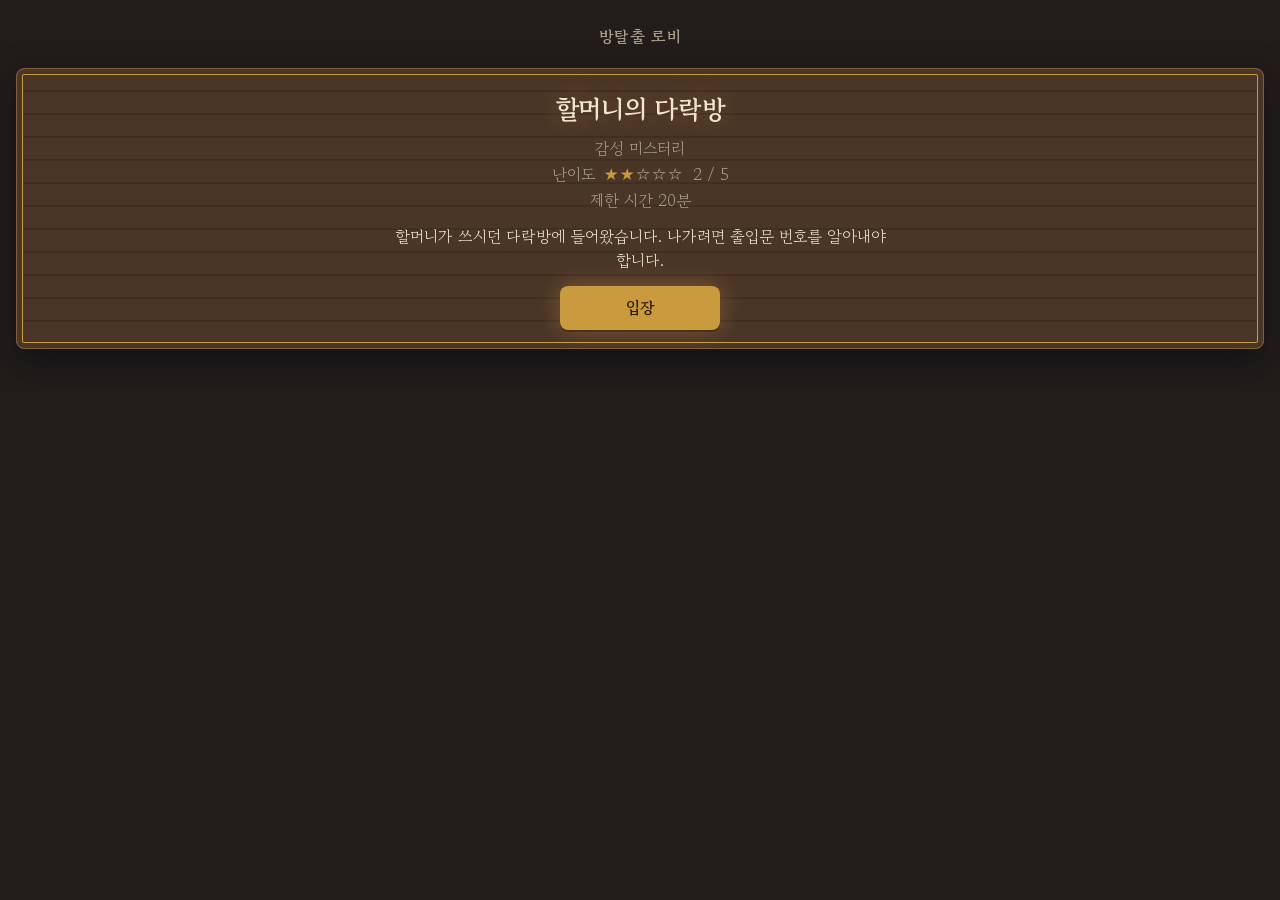
==== escape/index.html @ 4e8e94a6 "틀 2판: attic 재빌드, 로비 추가" ====
<!doctype html>
<html lang="ko">
<head>
<meta charset="utf-8">
<meta name="viewport" content="width=device-width, initial-scale=1, viewport-fit=cover">
<meta name="color-scheme" content="dark light">
<title>방탈출 로비</title>
<link rel="stylesheet" href="https://fonts.googleapis.com/css2?family=Gowun+Batang:wght@400;700&family=Nanum+Pen+Script&family=IBM+Plex+Sans+KR:wght@400;500;700&family=Gaegu:wght@400;700&family=Noto+Serif+KR:wght@500;700&family=Nanum+Brush+Script&family=Nanum+Myeongjo:wght@400;700;800&family=Poor+Story&display=swap">
<style>
/* engine.css — 구조·배치만. 색·글꼴·질감은 moods.css의 변수만 참조한다. (엔진 2판) */
*, *::before, *::after { box-sizing: border-box; }
html, body { margin: 0; padding: 0; min-height: 100%; }
html { -webkit-text-size-adjust: 100%; overflow-x: hidden; }
body {
  background: var(--bg);
  color: var(--text);
  font-family: var(--font-ui);
  font-size: 16px;
  line-height: 1.5;
  word-break: keep-all;
  overflow-wrap: break-word;
  overflow-x: hidden;
  -webkit-tap-highlight-color: transparent;
}
img, svg { max-width: 100%; }
button, input, textarea { font: inherit; color: inherit; }
button { cursor: pointer; }
[hidden] { display: none !important; }
:focus-visible { outline: 2px solid var(--accent); outline-offset: 2px; }
.sr-only { position: absolute; width: 1px; height: 1px; overflow: hidden; clip: rect(0 0 0 0); white-space: nowrap; }
p { margin: 0 0 8px; }

#app { max-width: 520px; margin: 0 auto; position: relative; }
.screen { display: none; }
.screen.is-active { display: block; }

/* 버튼 */
.btn {
  display: inline-flex; align-items: center; justify-content: center;
  min-height: 44px; min-width: 44px; padding: 8px 14px;
  border: 1px solid var(--line); border-radius: var(--radius);
  background: var(--surface); color: var(--text);
  text-decoration: none; line-height: 1.2; gap: 6px;
  user-select: none; -webkit-user-select: none; touch-action: manipulation;
}
.btn-primary { background: var(--accent); color: var(--on-accent); border-color: var(--accent); }
.btn:disabled { opacity: .5; cursor: default; }
.btn-sm { min-height: 44px; padding: 4px 12px; font-size: 14px; }
.btn-icon { padding: 8px; }
.obj, .chip, .wheel-digit, .dir-display, .keypad-display, .pane-handle, .memo-tabs { user-select: none; -webkit-user-select: none; touch-action: manipulation; }

/* ===== 시작 안내판 ===== */
.poster { padding: 32px 16px 40px; text-align: center; }
.poster.is-active { display: flex; flex-direction: column; justify-content: center; min-height: 100vh; min-height: 100dvh; margin: 0 12px; }
.poster-title { font-size: 30px; line-height: 1.25; margin: 16px 0 12px; }
.poster-meta { display: flex; flex-direction: column; align-items: center; gap: 2px; color: var(--text-dim); margin: 0 0 18px; line-height: 1.5; }
.poster-meta > span { display: block; }
.poster-stars { letter-spacing: 2px; margin: 0 4px; }
.poster-stars .star { opacity: .35; }
.poster-stars .star.on { opacity: 1; color: var(--accent); }
.poster-intro { margin: 0 auto 24px; max-width: 32em; }
.poster-form { display: flex; flex-direction: column; gap: 12px; max-width: 320px; margin: 0 auto; width: 100%; }
.poster-form label { text-align: left; display: flex; flex-direction: column; gap: 6px; }
.poster-form input, .lock-text input, .field {
  width: 100%; min-height: 48px; padding: 8px 12px;
  border: 1px solid var(--line); border-radius: var(--radius);
  background: var(--surface); color: var(--text);
}
.poster-resume { display: flex; flex-direction: column; gap: 12px; max-width: 320px; margin: 0 auto; width: 100%; padding: 14px 16px; }
.poster-resume .poster-note { overflow-wrap: anywhere; }
.poster-resume .btn { width: 100%; }
.poster-note { color: var(--text-dim); font-size: 14px; margin: 0; }

/* ===== 방 화면: 세로 고정 틀 ===== */
.room.is-active { display: flex; flex-direction: column; height: 100vh; height: 100dvh; overflow: hidden; }
.topbar {
  flex: 0 0 auto; display: flex; align-items: center; gap: 6px;
  padding: 6px 10px; border-bottom: 1px solid var(--line); background: var(--bg-2);
}
.clock { flex: 1 1 auto; min-width: 0; font-variant-numeric: tabular-nums; white-space: nowrap; font-size: 17px; font-weight: 600; overflow: hidden; text-overflow: ellipsis; }
.clock.is-over { color: var(--bad); font-size: 15px; }
.topbar .btn { flex: 0 0 auto; min-height: 44px; padding: 6px 9px; font-size: 13px; white-space: nowrap; }
.hint-count { display: inline-block; min-width: 1.4em; text-align: center; padding: 0 4px; border-radius: 999px; background: var(--accent); color: var(--on-accent); font-size: 12px; line-height: 1.4; }

.scene-nav { flex: 0 0 auto; display: flex; align-items: center; gap: 6px; padding: 4px 10px 0; }
.scene-nav .btn { flex: 0 0 auto; }
.scene-nav-name { flex: 1 1 auto; text-align: center; font-size: 17px; font-weight: 600; min-width: 0; line-height: 1.15; }
.scene-nav-name .scene-nav-room { display: block; font-size: 11px; font-weight: 400; color: var(--text-dim); overflow: hidden; text-overflow: ellipsis; white-space: nowrap; }
.scene-nav-dots { display: block; text-align: center; color: var(--text-dim); font-size: 9px; letter-spacing: 3px; line-height: 1; margin-top: 2px; }

/* ===== 무대(가까이 보기 영역) ===== */
.stage { flex: 1 1 0; min-height: 0; display: flex; flex-direction: column; padding: 4px 8px 6px; }
.pane-main { flex: 1 1 0; min-height: 0; position: relative; display: flex; flex-direction: column; border: 1px solid var(--line); border-radius: var(--radius); background: var(--bg-2); overflow: hidden; }
.pane-side { flex: 0 0 45%; min-height: 0; position: relative; display: flex; flex-direction: column; border: 1px solid var(--line); border-radius: var(--radius); background: var(--bg-2); overflow: hidden; }
.pane-handle { flex: 0 0 22px; position: relative; display: flex; align-items: center; justify-content: center; cursor: row-resize; touch-action: none; z-index: 3; }
.pane-handle::before { content: ""; position: absolute; left: 0; right: 0; top: -11px; bottom: -11px; } /* 44px 손잡이 영역 */
.pane-handle::after { content: ""; width: 56px; height: 6px; border-radius: 3px; background: var(--line); }
.pane-handle.is-drag::after { background: var(--accent); }
/* 위 칸 가까이 보기: flex 사슬에 끼워 .pane-body가 남은 높이를 받고 스스로 스크롤하게 한다 */
#pane-main > .examine { display: flex; flex-direction: column; flex: 1 1 0; min-height: 0; }
.pane-head { flex: 0 0 auto; display: flex; align-items: center; gap: 8px; padding: 2px 6px 2px 12px; border-bottom: 1px solid var(--line); background: var(--surface); min-height: 44px; }
.pane-title { flex: 1 1 auto; min-width: 0; margin: 0; font-size: 16px; font-weight: 600; overflow: hidden; text-overflow: ellipsis; white-space: nowrap; }
.pane-head .btn-sm { flex: 0 0 auto; }
.pane-body { flex: 1 1 auto; min-height: 0; overflow-y: auto; -webkit-overflow-scrolling: touch; padding: 12px 12px 16px; overscroll-behavior: contain; }
.panel { position: absolute; inset: 0; z-index: 4; display: flex; flex-direction: column; background: var(--bg-2); }
/* 판(힌트·메뉴·도입)이 떠 있는 동안 아래 칸·손잡이를 숨겨 위 칸이 무대 전체 높이를 쓴다 */
.stage.has-panel > .pane-side, .stage.has-panel > .pane-handle { display: none !important; }

/* ===== 장면: 배경 위 물건 배치 ===== */
.scene { flex: 1 1 auto; min-height: 0; position: relative; overflow: hidden; }
.scene-bg, .scene-objects { position: absolute; inset: 0; }
.scene-bg { pointer-events: none; overflow: hidden; }
.scene-bg > div { position: absolute; }
/* 기본 배치(좌표표의 기준선) — 특이도 0,1,0으로 두어 scenes.css(같은 특이도, 뒤에 인라인)가 이긴다.
   scenes.css가 없는 stub 빌드에서만 이 값이 쓰인다. 색·질감은 scenes.css가 입힌다. */
.bg-wallpaper { left: 0; top: 0; width: 100%; height: 78%; }
.bg-molding { left: 0; top: 0; width: 100%; height: 3%; }
.bg-baseboard { left: 0; top: 78%; width: 100%; height: 4%; z-index: 1; }
.bg-floor { left: 0; top: 78%; width: 100%; height: 22%; z-index: 0; }
.bg-prop-window { left: 8%; top: 10%; width: 26%; height: 26%; }
.bg-lampglow { left: 15%; top: 18%; width: 70%; height: 44%; }
.bg-desk-top { left: 8%; top: 44%; width: 84%; height: 12%; clip-path: polygon(8% 0, 92% 0, 100% 100%, 0 100%); }
.bg-desk-apron { left: 8%; top: 56%; width: 84%; height: 5%; }
.bg-desk-legs { left: 10%; top: 61%; width: 80%; height: 36%; clip-path: polygon(0 0, 5% 0, 5% 100%, 0 100%, 95% 100%, 95% 0, 100% 0, 100% 100%, 0 100%); }
.bg-desk-body { left: 30%; top: 60%; width: 40%; height: 22%; }
/* 선반판 윗선: 좌표표의 물건 바닥선(29/49/69)에 맞춘다. 판 그림이 1% 차를 흡수한다. */
.bg-shelf1 { left: 10%; top: 29%; width: 80%; height: 3%; }
.bg-shelf2 { left: 10%; top: 49%; width: 80%; height: 3%; }
.bg-shelf3 { left: 10%; top: 69%; width: 80%; height: 3%; }
.bg-floorboards { left: 0; top: 0; width: 100%; height: 100%; }
.bg-baseboard-strip { left: 0; top: 0; width: 100%; height: 10%; }

.obj { position: absolute; margin: 0; padding: 0; border: 0; background: transparent; color: var(--text); display: block; text-align: center; min-width: 64px; min-height: 64px; }
.obj-art { position: absolute; display: block; filter: drop-shadow(0 3px 3px rgba(0, 0, 0, .45)); }
.obj-art svg { display: block; width: 100%; height: 100%; }
.obj.is-open .obj-art { opacity: .7; }
.tag {
  position: absolute; left: 0; right: 0; display: flex; align-items: baseline; gap: 4px; margin: 0 auto; width: max-content; max-width: 100%;
  font-size: 11px; line-height: 1.3; padding: 2px 7px; border-radius: 999px;
  background: var(--surface); color: var(--text); border: 1px solid var(--line); box-shadow: var(--shadow);
  pointer-events: none;
}
.tag-name { display: block; overflow: hidden; text-overflow: ellipsis; white-space: nowrap; min-width: 0; flex: 0 1 auto; }
.badge { display: block; flex: 0 0 auto; font-size: 10px; color: var(--text-dim); white-space: nowrap; }
.badge::before { content: "· "; }
.obj.is-open .badge { color: var(--ok); }
.obj-icon { display: inline-block; vertical-align: middle; }

/* ===== 아래 두 줄 ===== */
.lockstrip, .invbar { flex: 0 0 auto; display: flex; gap: 6px; align-items: center; overflow-x: auto; overflow-y: hidden; -webkit-overflow-scrolling: touch; padding: 5px 10px; border-top: 1px solid var(--line); background: var(--bg-2); scrollbar-width: none; }
.lockstrip::-webkit-scrollbar, .invbar::-webkit-scrollbar { display: none; }
.lockstrip { min-height: 50px; }
.invbar { min-height: 58px; }
.strip-label { flex: 0 0 auto; font-size: 11px; color: var(--text-dim); line-height: 1.2; white-space: nowrap; padding-right: 2px; }
.strip-empty { flex: 0 0 auto; font-size: 12px; color: var(--text-dim); padding: 0 4px; }
.chip {
  flex: 0 0 auto; display: inline-flex; align-items: center; gap: 5px; min-height: 44px; padding: 4px 10px 4px 6px;
  border: 1px solid var(--line); border-radius: 999px; background: var(--surface); color: var(--text); font-size: 13px; line-height: 1.2; white-space: nowrap;
}
.invbar .chip { min-height: 46px; }
.chip .obj-icon { width: 24px; height: 24px; flex: 0 0 auto; }
.chip-sub { color: var(--text-dim); font-size: 11px; }
/* 열린 자물쇠 칩: opacity 대신 색으로 흐리게(대비 유지), 그림만 연하게, 이름에 취소선 */
.chip.is-open { color: var(--text-dim); border-style: dashed; }
.chip.is-open .obj-icon { opacity: .6; }
.chip.is-open .chip-name { text-decoration: line-through; }
.chip.is-new { box-shadow: 0 0 0 2px var(--accent); }
.chip.is-active { border-color: var(--accent); }
.chip.is-memo { background: var(--paper); color: var(--ink); border-color: var(--line); }

/* ===== 가까이 보기 내용 ===== */
.examine-visual { display: flex; justify-content: center; margin: 0 auto 12px; max-width: 300px; }
.examine-visual svg, .examine-visual img { display: block; width: 100%; height: auto; max-height: 40vh; }
.examine-visual .obj-icon { width: 120px; height: 120px; color: var(--text); }
.examine-text { margin: 0 0 12px; }
.paper { background: var(--paper); color: var(--ink); border-radius: var(--radius); padding: 14px; box-shadow: var(--shadow); }
.paper .hand, .hand { font-family: var(--font-hand); }
.paper h3 { margin: 0 0 12px; font-size: 20px; }
.prologue-text { font-size: 17px; line-height: 1.7; margin: 8px 0 16px; }
.panel-foot { display: flex; gap: 8px; justify-content: center; padding: 6px 12px; border-top: 1px solid var(--line); flex: 0 0 auto; }
.panel-foot .btn { flex: 1 1 auto; max-width: 240px; min-height: 44px; }

/* ===== 자물쇠 ===== */
.lock { border: 1px solid var(--line); border-radius: var(--radius); background: var(--surface-2); padding: 12px 10px; margin-top: 4px; }
.lock-title { margin: 0 0 10px; text-align: center; color: var(--text-dim); font-size: 14px; }
.lock-sticker { display: flex; justify-content: center; margin: 0 auto 10px; max-width: 200px; }
.lock-sticker svg { width: 100%; height: auto; }
.lock-actions { display: flex; gap: 8px; justify-content: center; margin-top: 12px; flex-wrap: wrap; }
.lock-actions .btn { flex: 1 1 120px; max-width: 220px; }
.lock-msg { text-align: center; min-height: 1.5em; margin: 6px 0 0; color: var(--bad); font-size: 14px; }
.lock.is-open .lock-msg { color: var(--ok); }
.lock-open-note { text-align: center; color: var(--text-dim); margin: 0; }
.take-note { text-align: center; color: var(--text-dim); margin: 0 0 8px; font-size: 14px; }

/* 숫자 휠 */
.wheels { display: flex; justify-content: center; gap: 8px; flex-wrap: wrap; }
.wheel { display: flex; flex-direction: column; align-items: center; gap: 4px; }
.wheel .btn { min-width: 46px; min-height: 44px; padding: 4px; }
.wheel-digit { width: 46px; height: 52px; display: flex; align-items: center; justify-content: center; font-size: 26px; font-variant-numeric: tabular-nums; background: var(--surface); border: 1px solid var(--line); border-radius: var(--radius); }
@media (max-width: 374px) { .wheels { gap: 6px; } .wheel .btn, .wheel-digit { min-width: 44px; width: 44px; } }

/* 방향 */
/* 입력 표시줄(방향·키패드)은 본문을 아래로 밀어도 위에 붙어 있어 무엇을 눌렀는지 항상 보인다.
   .lock-ui는 display:contents라 표시줄이 .lock 안 어디까지든 붙어 있다. 칸이 너무 낮으면(.is-short) 풀어서 확인 키를 가리지 않게 한다. */
.lock-ui { display: contents; }
.lock .dir-display, .lock .keypad-display { position: sticky; top: 0; z-index: 2; }
.lock.is-short .dir-display, .lock.is-short .keypad-display { position: static; }
.lock-actions:empty { display: none; }
.lock-msg:empty { min-height: 0; margin: 0; }
.dir-display { min-height: 46px; display: flex; align-items: center; justify-content: center; gap: 2px; flex-wrap: wrap; font-size: 22px; letter-spacing: 2px; background: var(--surface); border: 1px solid var(--line); border-radius: var(--radius); padding: 6px 10px; margin-bottom: 10px; }
.dir-display:empty::before { content: "\00a0"; }
.dir-pad { display: grid; grid-template-columns: repeat(3, 54px); grid-template-rows: repeat(3, 54px); gap: 6px; justify-content: center; }
.dir-pad .btn { font-size: 24px; min-width: 54px; min-height: 54px; padding: 0; }
.dir-pad .dir-u { grid-column: 2; grid-row: 1; }
.dir-pad .dir-l { grid-column: 1; grid-row: 2; }
.dir-pad .dir-r { grid-column: 3; grid-row: 2; }
.dir-pad .dir-d { grid-column: 2; grid-row: 3; }
.dir-pad .dir-c { grid-column: 2; grid-row: 2; font-size: 14px; }

/* 키패드 */
.keypad-display { min-height: 46px; display: flex; align-items: center; justify-content: center; font-size: 24px; letter-spacing: 6px; font-variant-numeric: tabular-nums; background: var(--surface); border: 1px solid var(--line); border-radius: var(--radius); padding: 6px 10px; margin-bottom: 10px; }
.keypad-display:empty::before { content: "\00a0"; }
.keypad { display: grid; grid-template-columns: repeat(3, 68px); gap: 7px; justify-content: center; }
.keypad .btn { min-height: 48px; font-size: 22px; padding: 0; }
@media (max-width: 374px) { .keypad { grid-template-columns: repeat(3, 62px); } }

/* 글자 */
.lock-text { display: flex; flex-direction: column; gap: 10px; }

/* ===== 메모 ===== */
.memo { display: flex; flex-direction: column; gap: 8px; flex: 1 1 auto; min-height: 0; }
.pane-side .pane-body { display: flex; flex-direction: column; padding: 10px 12px 8px; }
.pane-side .pane-body > .examine-text, .pane-side .pane-body > .hint-note { flex: 0 0 auto; }
.memo-tabs { display: flex; gap: 6px; flex: 0 0 auto; }
.memo-tabs .btn { flex: 1 1 auto; }
.memo-tabs .btn.is-on { background: var(--accent); color: var(--on-accent); border-color: var(--accent); }
.memo-text-wrap { display: flex; flex-direction: column; flex: 1 1 auto; min-height: 0; }
.memo-text { width: 100%; min-height: 56px; flex: 1 1 auto; resize: none; padding: 10px; border: 1px solid var(--line); border-radius: var(--radius); background: var(--paper); color: var(--ink); font-family: var(--font-ui); line-height: 1.5; }
.memo-draw { display: flex; flex-direction: column; gap: 8px; }
.memo-draw canvas { display: block; width: 100%; height: auto; aspect-ratio: 3 / 2; background: var(--paper); border: 1px solid var(--line); border-radius: var(--radius); touch-action: none; cursor: crosshair; }
.memo-tools { display: flex; gap: 6px; order: -1; } /* 도구 줄을 캔버스 위에: 칸이 낮아도 펜·지우개가 보인다 */
.memo-tools .btn { flex: 1 1 auto; }
.memo-tools .btn.is-on { background: var(--accent); color: var(--on-accent); border-color: var(--accent); }
.memo-count { font-size: 12px; color: var(--text-dim); text-align: right; margin: 2px 0 0; flex: 0 0 auto; }

/* ===== 연출 ===== */
@keyframes shake { 0%,100% { transform: translateX(0); } 20%,60% { transform: translateX(-8px); } 40%,80% { transform: translateX(8px); } }
.lock.is-shake { animation: shake .4s; }
@keyframes clickpop { 0% { transform: scale(.7); opacity: 0; } 30% { transform: scale(1.15); opacity: 1; } 100% { transform: scale(1); opacity: 1; } }
.click-fx { text-align: center; font-size: 28px; font-weight: 700; color: var(--ok); animation: clickpop .5s; margin: 8px 0; }
@keyframes toastin { from { transform: translateY(-8px); opacity: 0; } to { transform: none; opacity: 1; } }
.toast {
  position: fixed; left: 0; right: 0; top: 64px; margin: 0 auto; width: max-content; z-index: 50;
  max-width: calc(100% - 32px); padding: 10px 16px; border-radius: var(--radius);
  white-space: nowrap; overflow: hidden; text-overflow: ellipsis;
  background: var(--surface); color: var(--text); border: 1px solid var(--line); box-shadow: var(--shadow);
  animation: toastin .25s; text-align: center; font-size: 15px; pointer-events: none;
}
@media (prefers-reduced-motion: reduce) {
  *, *::before, *::after { animation: none !important; transition: none !important; scroll-behavior: auto !important; }
}

/* ===== 힌트·메뉴 ===== */
.hint-step { padding: 10px 12px; border: 1px solid var(--line); border-radius: var(--radius); background: var(--surface); margin-bottom: 8px; }
.hint-step-label { display: block; font-size: 13px; color: var(--text-dim); margin-bottom: 4px; }
.hint-note { color: var(--text-dim); margin: 0 0 10px; }
.hint-msg { font-size: 17px; text-align: center; margin: 20px 0; }
.menu-list { display: flex; flex-direction: column; gap: 8px; }
.menu-list .btn { width: 100%; }
.menu-info { color: var(--text-dim); font-size: 14px; margin: 0 0 14px; }
.menu-info dt { display: inline; font-weight: 600; color: var(--text); }
.menu-info dt::after { content: ":"; }
.menu-info dd { display: inline; margin: 0 0 0 4px; }
.menu-info div { margin-bottom: 4px; }
.panel h3 { font-size: 16px; margin: 12px 0 6px; }

/* ===== 탈출 화면 ===== */
.escape { padding: 28px 16px 40px; text-align: center; }
.escape-title { font-size: 30px; margin: 8px 0 16px; }
.escape-ending { margin: 0 auto 20px; max-width: 32em; text-align: left; padding: 14px 16px; }
.escape-stats { display: grid; grid-template-columns: repeat(2, minmax(0, 1fr)); gap: 8px 12px; margin: 0 auto 20px; max-width: 360px; }
.escape-stats div { padding: 8px; border: 1px solid var(--line); border-radius: var(--radius); background: var(--surface); }
.escape-stats dt { font-size: 12px; color: var(--text-dim); }
.escape-stats dd { margin: 0; font-size: 18px; font-weight: 600; font-variant-numeric: tabular-nums; color: var(--text); overflow-wrap: anywhere; }
.escape-card { margin: 0 auto 16px; max-width: 320px; }
.escape-card img { width: 100%; height: auto; display: block; border-radius: var(--radius); box-shadow: var(--shadow); }
.escape-card-note { font-size: 13px; color: var(--text-dim); margin: 6px 0 0; }
.escape-actions { display: grid; grid-template-columns: repeat(2, minmax(0, 1fr)); gap: 8px; max-width: 360px; margin: 0 auto 16px; }
.escape-detail { text-align: left; max-width: 420px; margin: 0 auto 20px; padding: 12px 16px; }
.escape-detail h3 { font-size: 17px; margin: 16px 0 8px; }
.escape-detail table { width: 100%; border-collapse: collapse; font-size: 14px; }
.escape-detail th, .escape-detail td { text-align: left; padding: 6px 4px; border-bottom: 1px solid var(--line); vertical-align: top; }
.escape-detail td.num { text-align: right; font-variant-numeric: tabular-nums; white-space: nowrap; }
.escape-reset-wrap { margin-top: 28px; }

/* ===== 로비 ===== */
.lobby { padding: 24px 16px 40px; display: flex; flex-direction: column; gap: 16px; }
.lobby-title { font-size: 16px; font-weight: 600; text-align: center; margin: 0 0 4px; color: var(--text-dim); }
.lobby-card { padding: 20px 16px 18px; text-align: center; background: var(--bg); color: var(--text); }
.lobby-card .poster-title { font-size: 26px; margin: 4px 0 10px; }
.lobby-card .poster-meta { margin-bottom: 12px; }
.lobby-card .poster-intro { margin-bottom: 14px; }
.lobby-record { font-size: 14px; color: var(--text-dim); margin: 0 0 12px; min-height: 1.4em; }
.lobby-record:empty { display: none; }
.lobby-enter { min-width: 160px; }

</style>
<style>
/* FONT_LINK: https://fonts.googleapis.com/css2?family=Gowun+Batang:wght@400;700&family=Nanum+Pen+Script&family=IBM+Plex+Sans+KR:wght@400;500;700&family=Gaegu:wght@400;700&family=Noto+Serif+KR:wght@500;700&family=Nanum+Brush+Script&family=Nanum+Myeongjo:wght@400;700;800&family=Poor+Story&display=swap */
/*
  moods.css — 분위기 묶음 4개 (attic, lab, cellar, library) + 로비용 기본값(:root)
  규격 "접점"의 CSS 변수 19개를 묶음마다 전부 정의한다. 선택자는 `:root[data-mood="x"], [data-mood="x"]`
  (로비 안내판은 카드 단위로 분위기를 입는다).

  색은 그 장소의 재료에서 가져왔다:
    attic   밤의 슬레이트 블루 벽 + 호두나무 + 놋쇠 + 낡은 크림색 종이
    lab     연녹색 병원 타일 + 스테인리스 + 실험 노트의 옅은 초록 종이 + 약병 청록 + 위험 표지 주황
    cellar  젖은 돌 + 촛농(양피지) + 불꽃 + 봉인 밀랍
    library 오후 빛을 받은 황갈색 종이 + 오래된 책장 + 소가죽 표지 + 독서등 초록
  :root 기본값은 로비의 복도(어두운 회벽 + 놋쇠)다. html에 data-mood가 없을 때만 보인다.

  조명·질감은 body::before(질감)와 body::after(빛)로 넣되 둘 다 내용 뒤(z-index:-1)에 둔다.
  빛을 내용 위에 얹으면 글자 대비가 깎이므로 벽(바탕)에만 비친다. 둘 다 pointer-events:none.
  대비 수치는 이 덧칠이 얹힌 실제 화면색(가장 밝은 점·가장 어두운 점)으로 쟀다(moods.md).
  prefers-reduced-motion이면 움직임을 끈다. @import·외부 파일 없음.
*/

/* ---------- 로비 기본값: 복도 (html에 data-mood가 없을 때) ---------- */
:root {
  --bg: #221d1a;
  --bg-2: #171311;
  --surface: #3b322b;
  --surface-2: #4b403a;
  --line: #7d6b56;
  --accent: #bb9a4f;
  --on-accent: #221606;
  --accent-2: #d6bf93;
  --text: #efe5d4;
  --text-dim: #ab9e8b;
  --paper: #e8dcc3;
  --ink: #2b2118;
  --ok: #a9cf90;
  --bad: #f6ab9c;
  --glow: rgba(255, 200, 120, 0.22);
  --font-ui: "Gowun Batang", "Noto Serif KR", "Noto Serif CJK KR", "AppleMyungjo", "Batang", "Apple SD Gothic Neo", "Malgun Gothic", serif;
  --font-hand: "Nanum Pen Script", "Apple SD Gothic Neo", "Malgun Gothic", "Noto Sans KR", cursive, sans-serif;
  --radius: 8px;
  --shadow: 0 12px 32px rgba(0, 0, 0, 0.5), 0 1px 0 rgba(255, 220, 170, 0.06) inset;
}

/* ---------- 공통: 덧칠이 보이도록 바탕색은 html에, body는 투명 ---------- */
html { background: var(--bg); }
body { background: transparent; }

:root[data-mood] body::before,
:root[data-mood] body::after {
  content: "";
  position: fixed;
  inset: 0;
  z-index: -1;
  pointer-events: none;
}

/* =====================================================================
   attic — 등잔불 켜진 따뜻한 다락방, 밤
   벽은 밤의 슬레이트 블루, 가구는 호두나무, 쇠붙이는 놋쇠. 오른쪽 위 등잔.
   ===================================================================== */
:root[data-mood="attic"], [data-mood="attic"] {
  --bg: #1f2a36;          /* 밤의 슬레이트 블루 벽 */
  --bg-2: #151d27;        /* 벽의 그늘 */
  --surface: #4a3627;     /* 호두나무 */
  --surface-2: #5e4533;   /* 등잔불 받은 호두나무 */
  --line: #7f5e3a;        /* 어둡게 바랜 놋쇠 테 */
  --accent: #c99a3e;      /* 놋쇠 */
  --on-accent: #2a1a0b;   /* 놋쇠 위 새긴 글씨 */
  --accent-2: #e2a862;    /* 등잔 불빛 */
  --text: #f1e5cc;        /* 불빛 받은 크림색 */
  --text-dim: #ab9e88;    /* 그늘 속 글씨 */
  --paper: #ebdfc0;       /* 낡은 크림색 종이 */
  --ink: #3a2a1a;         /* 갈색 잉크 */
  --ok: #a9cf90;          /* 이끼 */
  --bad: #f7ad9e;         /* 등잔불 받은 녹 */
  --glow: rgba(255, 178, 84, 0.30);
  --font-ui: "Gowun Batang", "Noto Serif KR", "Noto Serif CJK KR", "AppleMyungjo", "Batang", "Apple SD Gothic Neo", "Malgun Gothic", serif;
  --font-hand: "Nanum Pen Script", "Apple SD Gothic Neo", "Malgun Gothic", "Noto Sans KR", cursive, sans-serif;
  --radius: 8px;
  --shadow: 0 12px 32px rgba(6, 10, 18, 0.55), 0 1px 0 rgba(255, 220, 170, 0.06) inset;
}
/* 벽: 가로 널빤지 결 + 네 귀의 어둠 */
:root[data-mood="attic"] body::before {
  background:
    radial-gradient(ellipse 120% 90% at 50% 40%, transparent 55%, rgba(5, 8, 14, 0.5) 100%),
    repeating-linear-gradient(180deg, transparent 0 54px, rgba(0, 0, 0, 0.16) 54px 56px),
    repeating-linear-gradient(90deg, rgba(255, 230, 190, 0.012) 0 3px, transparent 3px 7px);
}
/* 등잔: 오른쪽 위에서 비치는 빛, 아주 천천히 숨 쉰다 */
:root[data-mood="attic"] body::after {
  background:
    radial-gradient(ellipse 70% 55% at 92% -6%, var(--glow) 0%, rgba(255, 178, 84, 0.08) 40%, transparent 72%);
  animation: attic-breathe 7s ease-in-out infinite alternate;
}
@keyframes attic-breathe {
  from { opacity: 0.82; }
  to   { opacity: 1; }
}

/* =====================================================================
   lab — 형광등이 깜빡이는 차가운 실험실
   병원 초록 타일 벽, 스테인리스 작업대, 약병 청록, 위험 표지 주황. 넷 중 가장 밝다.
   ===================================================================== */
:root[data-mood="lab"], [data-mood="lab"] {
  --bg: #d8e1dc;          /* 연녹색 병원 타일 */
  --bg-2: #c2cdc8;        /* 타일의 그늘, 바닥 */
  --surface: #c7d0d2;     /* 스테인리스 작업대 */
  --surface-2: #eaeeec;   /* 흰 포마이카 */
  --line: #6f8085;        /* 강철 모서리 */
  --accent: #125c69;      /* 약병 청록 */
  --on-accent: #eaf5f4;   /* 청록 위 흰 글씨 */
  --accent-2: #bf5f1c;    /* 위험 표지 주황 */
  --text: #141f26;        /* 검정 라벨 글씨 */
  --text-dim: #3c4c54;    /* 흐린 각인 (타일 바닥 그늘 위에서도 3:1) */
  --paper: #e9efe5;       /* 실험 노트의 옅은 초록 종이 */
  --ink: #1c2a24;         /* 노트 잉크 */
  --ok: #125636;
  --bad: #9a1c15;
  --glow: rgba(220, 244, 240, 0.55);
  --font-ui: "IBM Plex Sans KR", "Apple SD Gothic Neo", "Malgun Gothic", "Noto Sans KR", "Noto Sans CJK KR", sans-serif;
  --font-hand: "Gaegu", "Apple SD Gothic Neo", "Malgun Gothic", "Noto Sans KR", cursive, sans-serif;
  --radius: 2px;
  --shadow: 0 2px 0 rgba(20, 40, 45, 0.22), 0 10px 22px rgba(20, 40, 45, 0.16);
}
/* 벽: 타일 줄눈 격자, 아래는 바닥의 그늘 */
:root[data-mood="lab"] body::before {
  background:
    linear-gradient(180deg, transparent 60%, rgba(20, 40, 45, 0.12) 100%),
    repeating-linear-gradient(90deg, rgba(20, 40, 45, 0.11) 0 2px, transparent 2px 72px),
    repeating-linear-gradient(180deg, rgba(20, 40, 45, 0.11) 0 2px, transparent 2px 72px);
}
/* 형광등: 위에서 내리는 차가운 빛, 가끔 깜빡인다 */
:root[data-mood="lab"] body::after {
  background:
    linear-gradient(180deg, var(--glow) 0%, rgba(220, 244, 240, 0.18) 22%, transparent 48%);
  animation: lab-flicker 9s steps(1, end) infinite;
}
@keyframes lab-flicker {
  0%, 100% { opacity: 1; }
  38%   { opacity: 0.35; }
  38.6% { opacity: 1; }
  39.4% { opacity: 0.6; }
  40%   { opacity: 1; }
  73%   { opacity: 0.5; }
  73.5% { opacity: 1; }
}

/* =====================================================================
   cellar — 촛불만 있는 어두운 지하실
   젖은 돌벽, 촛농 양피지, 불꽃, 봉인 밀랍. 넷 중 가장 어둡다. 빛은 아래에서 올라온다.
   ===================================================================== */
:root[data-mood="cellar"], [data-mood="cellar"] {
  --bg: #1c1916;          /* 젖은 돌 */
  --bg-2: #100d0b;        /* 빛이 닿지 않는 구석 */
  --surface: #3b332b;     /* 촛불 받은 돌덩이 */
  --surface-2: #4d4137;
  --line: #62503f;        /* 돌 틈의 모르타르 */
  --accent: #d98a2f;      /* 불꽃 */
  --on-accent: #1c0f04;
  --accent-2: #8c2f26;    /* 봉인 밀랍 붉은색 */
  --text: #ecdfc4;        /* 촛농빛 */
  --text-dim: #a3927b;
  --paper: #d9c59c;       /* 양피지 */
  --ink: #2a1b10;
  --ok: #a6c27f;
  --bad: #f2a38f;
  --glow: rgba(255, 150, 50, 0.28);
  --font-ui: "Noto Serif KR", "Noto Serif CJK KR", "AppleMyungjo", "Batang", "Apple SD Gothic Neo", "Malgun Gothic", serif;
  --font-hand: "Nanum Brush Script", "Apple SD Gothic Neo", "Malgun Gothic", "Noto Sans KR", cursive, sans-serif;
  --radius: 4px;
  --shadow: 0 16px 40px rgba(0, 0, 0, 0.7), 0 0 0 1px rgba(0, 0, 0, 0.5);
}
/* 벽: 엇갈린 돌 쌓기(인라인 SVG 패턴) + 깊은 어둠의 가장자리 */
:root[data-mood="cellar"] body::before {
  background:
    radial-gradient(ellipse 110% 80% at 50% 100%, transparent 30%, rgba(0, 0, 0, 0.66) 100%),
    url("data:image/svg+xml,%3Csvg xmlns='http://www.w3.org/2000/svg' width='160' height='96' viewBox='0 0 160 96'%3E%3Cg fill='%23000' fill-opacity='.28'%3E%3Crect width='160' height='3'/%3E%3Crect y='48' width='160' height='3'/%3E%3Crect x='0' y='3' width='3' height='45'/%3E%3Crect x='88' y='3' width='3' height='45'/%3E%3Crect x='44' y='51' width='3' height='45'/%3E%3Crect x='124' y='51' width='3' height='45'/%3E%3C/g%3E%3Cg fill='%23fff' fill-opacity='.025'%3E%3Crect x='6' y='8' width='78' height='36'/%3E%3Crect x='130' y='56' width='26' height='36'/%3E%3C/g%3E%3C/svg%3E") 0 0 / 160px 96px repeat;
}
/* 촛불: 아래 가운데에서 올라오는 빛, 불꽃처럼 흔들린다 */
:root[data-mood="cellar"] body::after {
  background:
    radial-gradient(ellipse 80% 60% at 50% 104%, var(--glow) 0%, rgba(255, 150, 50, 0.08) 38%, transparent 70%);
  transform-origin: 50% 100%;
  animation: cellar-flicker 4.3s ease-in-out infinite;
}
@keyframes cellar-flicker {
  0%   { opacity: 0.92; transform: scale(1); }
  17%  { opacity: 1;    transform: scale(1.03, 1.05); }
  31%  { opacity: 0.84; transform: scale(0.98, 0.97); }
  46%  { opacity: 0.97; transform: scale(1.01); }
  63%  { opacity: 0.88; transform: scale(1.04, 0.98); }
  80%  { opacity: 1;    transform: scale(0.99, 1.03); }
  100% { opacity: 0.92; transform: scale(1); }
}

/* =====================================================================
   library — 낡은 도서관, 오후의 먼지 낀 빛
   황갈색 종이 바탕, 펼친 책의 면, 소가죽 표지, 독서등 초록 갓, 바랜 금박 선.
   ===================================================================== */
:root[data-mood="library"], [data-mood="library"] {
  --bg: #dccba6;          /* 오후 빛 받은 황갈색 종이 */
  --bg-2: #c4ac80;        /* 책장 그늘 */
  --surface: #f0e6cf;     /* 펼친 책의 면 */
  --surface-2: #e3d4b3;
  --line: #957549;        /* 책등의 바랜 금박 */
  --accent: #6e2b24;      /* 소가죽 표지 */
  --on-accent: #f6ead2;   /* 표지 위 금박 글씨 */
  --accent-2: #2f5240;    /* 독서등 초록 갓 */
  --text: #2a2018;        /* 활자 잉크 */
  --text-dim: #5b4a37;    /* 바랜 잉크 */
  --paper: #f7f0dd;       /* 새 책장 */
  --ink: #2a2018;
  --ok: #335c30;
  --bad: #6a2317;          /* 마른 봉랍 — 상단 바(--bg-2) 위에서도 4.5:1 */
  --glow: rgba(255, 222, 160, 0.55);
  --font-ui: "Nanum Myeongjo", "Noto Serif KR", "Noto Serif CJK KR", "AppleMyungjo", "Batang", "Apple SD Gothic Neo", "Malgun Gothic", serif;
  --font-hand: "Poor Story", "Apple SD Gothic Neo", "Malgun Gothic", "Noto Sans KR", cursive, sans-serif;
  --radius: 6px;
  --shadow: 0 6px 18px rgba(70, 45, 20, 0.25), 0 1px 0 rgba(255, 255, 255, 0.35) inset;
}
/* 벽: 오른쪽 위에서 비스듬히 드는 오후 빛줄기 + 종이 섬유 결 + 세피아 가장자리 */
:root[data-mood="library"] body::before {
  background:
    radial-gradient(ellipse 120% 100% at 50% 30%, transparent 50%, rgba(70, 45, 20, 0.26) 100%),
    linear-gradient(112deg, transparent 38%, var(--glow) 52%, transparent 66%),
    repeating-linear-gradient(0deg, rgba(90, 60, 30, 0.035) 0 1px, transparent 1px 4px);
}
/* 빛줄기 속에 떠다니는 먼지: 화면보다 크게 깔고 통째로 천천히 흘려 보낸다 */
:root[data-mood="library"] body::after {
  inset: -280px;
  background:
    radial-gradient(circle 1.6px at 18% 23%, rgba(255, 245, 220, 0.9) 100%, transparent 100%) 0 0 / 260px 260px,
    radial-gradient(circle 1.2px at 63% 71%, rgba(255, 245, 220, 0.8) 100%, transparent 100%) 0 0 / 260px 260px,
    radial-gradient(circle 1px at 84% 38%, rgba(255, 245, 220, 0.7) 100%, transparent 100%) 0 0 / 260px 260px,
    radial-gradient(circle 1.3px at 37% 88%, rgba(255, 245, 220, 0.75) 100%, transparent 100%) 0 0 / 260px 260px;
  animation: library-dust 48s linear infinite alternate;
}
@keyframes library-dust {
  from { transform: translate(0, 0); }
  to   { transform: translate(-70px, 160px); }
}

/* ---------- 움직임 줄이기: 모든 조명 움직임을 끈다 ---------- */
@media (prefers-reduced-motion: reduce) {
  :root[data-mood] body::before,
  :root[data-mood] body::after {
    animation: none !important;
    transform: none !important;
    opacity: 1 !important;
  }
}

</style>
<style>
/*
  poster.css — 시작 안내판(.poster), 탈출 화면(.escape), 로비(.lobby)의 장식. 색·테두리·글꼴·배경 효과만 다룬다.
  크기·간격·위치는 engine.css 몫이라 여기서는 padding/margin/width/font-size를 쓰지 않는다.
  (두꺼운 테는 box-shadow inset으로 그려 배치에 영향을 주지 않는다. border는 1px로 고정.)
  인라인 순서: engine.css → moods.css → scenes.css → poster.css (이 파일이 마지막이라 색은 여기가 이긴다).

  안내판은 매장 입구에 걸린 테마 판이다. 판의 재료가 분위기를 따른다:
    attic   호두나무 널빤지에 놋쇠 테와 귀퉁이 못
    lab     흰 포마이카 판, 위쪽 위험 표지 주황 띠, 각진 모서리
    cellar  돌판, 안쪽에 파인 홈, 촛불빛이 글자에 비침
    library 책 속표지 — 소가죽 테에 금박 두 줄
  로비 카드(.lobby-card[data-mood])는 같은 판을 그 방의 분위기로 입는다.
*/

/* ---------- 공통 버튼 ---------- */
.btn {
  font-family: var(--font-ui);
  font-weight: 700;
  color: var(--text);
  background: var(--surface-2);
  border: 1px solid var(--line);
  border-radius: var(--radius);
  box-shadow: 0 1px 0 rgba(0, 0, 0, 0.25);
  text-decoration: none;
  cursor: pointer;
  -webkit-tap-highlight-color: transparent;
  transition: filter 0.15s ease;
}
.btn:hover { filter: brightness(1.06); }
.btn:active { filter: brightness(0.9); }
.btn:disabled { opacity: 0.5; cursor: default; filter: none; }
.btn:focus-visible { outline: 2px solid var(--accent); outline-offset: 2px; }

.btn-primary {
  color: var(--on-accent);
  background: var(--accent);
  border-color: transparent;
  box-shadow: 0 2px 0 rgba(0, 0, 0, 0.28), 0 0 22px var(--glow);
}
.btn-primary:focus-visible { outline-color: var(--text); }

/* ---------- 시작 안내판 / 로비 카드: 매장 입구에 걸린 판 ---------- */
.poster, .lobby-card {
  font-family: var(--font-ui);
  color: var(--text);
  background: var(--surface);
  border: 1px solid var(--line);
  border-radius: var(--radius);
  box-shadow: inset 0 0 0 5px var(--surface), inset 0 0 0 6px var(--accent), var(--shadow);
}
.poster-title {
  font-family: var(--font-ui);
  font-weight: 700;
  letter-spacing: -0.01em;
  color: var(--text);
  text-shadow: 0 0 28px var(--glow);
}
.poster-meta { color: var(--text-dim); }
.poster-difficulty { color: var(--text-dim); }
/* 꺼진 별도 보여야 "다섯 중 n개"로 읽힌다: 흐린 글자색, 엔진의 opacity는 되돌린다 */
.poster-stars .star { color: var(--text-dim); opacity: 1; }
.poster-stars .star.on { color: var(--accent); opacity: 1; }
.poster-intro { color: var(--text); }

.poster-form input {
  font-family: var(--font-ui);
  color: var(--ink);
  background: var(--paper);
  border: 1px solid var(--line);
  border-radius: var(--radius);
  caret-color: var(--accent);
  box-shadow: inset 0 1px 2px rgba(0, 0, 0, 0.18);
}
.poster-form input::placeholder { color: var(--ink); opacity: 0.5; }
.poster-form input:focus-visible { outline: 2px solid var(--accent); outline-offset: 2px; }

/* 이어서 하기: 판 아래에 끼워 둔 메모 */
.poster-resume {
  color: var(--text);
  background: var(--bg-2);
  border: 1px dashed var(--line);
  border-radius: var(--radius);
}

/* ---------- 로비: 복도에 늘어선 테마 판 ---------- */
.lobby { font-family: var(--font-ui); color: var(--text); }
.lobby-title {
  font-family: var(--font-ui);
  font-weight: 700;
  letter-spacing: 0.04em;
  color: var(--text-dim);
}
/* 같은 기기 기록: 판에 끼운 작은 표 */
.lobby-record {
  font-family: var(--font-ui);
  color: var(--ink);
  background: var(--paper);
  border: 1px solid var(--line);
  border-radius: var(--radius);
  box-shadow: 0 1px 0 rgba(0, 0, 0, 0.25);
}
.lobby-record:empty { display: none; }
a.lobby-enter { text-decoration: none; }

/* ---------- 탈출 화면 ---------- */
.escape { font-family: var(--font-ui); color: var(--text); }
.escape-title {
  font-family: var(--font-ui);
  font-weight: 700;
  letter-spacing: -0.01em;
  color: var(--text);
  text-shadow: 0 0 36px var(--glow), 0 0 8px var(--glow);
}
/* 결말 글: 종이 한 장 */
.escape-ending {
  font-family: var(--font-ui);
  color: var(--ink);
  background: linear-gradient(180deg, rgba(255, 255, 255, 0.22), rgba(255, 255, 255, 0) 32%), var(--paper);
  border: 1px solid var(--line);
  border-radius: var(--radius);
  box-shadow: var(--shadow);
}
.escape-stats { color: var(--text-dim); }
.escape-stats dt { color: var(--text-dim); }
.escape-stats dd, .escape-stats b, .escape-stats strong { color: var(--text); font-weight: 700; }
.escape-card img {
  border: 1px solid var(--line);
  border-radius: var(--radius);
  box-shadow: var(--shadow);
  background: var(--bg-2);
}
.escape-detail {
  color: var(--text);
  background: var(--bg-2);
  border: 1px solid var(--line);
  border-radius: var(--radius);
}
.escape-detail b, .escape-detail strong { color: var(--accent-2); }
[data-mood="library"] .escape-detail b, [data-mood="library"] .escape-detail strong,
[data-mood="lab"] .escape-detail b, [data-mood="lab"] .escape-detail strong { color: var(--accent); }
/* 처음부터 다시: 평범한 버튼보다 한 단 물러난, 점선 테의 빈 버튼 */
.escape-reset {
  color: var(--text-dim);
  background: transparent;
  border: 1px dashed var(--line);
  box-shadow: none;
}
.escape-reset:hover { color: var(--text); }

/* ---------- 분위기별 손질 (안내판과 로비 카드 둘 다) ---------- */
/* 다락방: 나뭇결 판, 놋쇠 테 */
[data-mood="attic"] .poster, .lobby-card[data-mood="attic"] {
  background:
    repeating-linear-gradient(180deg, rgba(0, 0, 0, 0) 0 21px, rgba(0, 0, 0, 0.14) 21px 23px),
    var(--surface);
}
/* 실험실: 흰 판, 위에 주황 경고 띠, 모서리 각지게 */
[data-mood="lab"] .poster, .lobby-card[data-mood="lab"] {
  background: var(--surface-2);
  box-shadow: inset 0 6px 0 var(--accent-2), var(--shadow);
}
[data-mood="lab"] .poster-title, [data-mood="lab"] .escape-title { text-shadow: none; }
[data-mood="lab"] .btn-primary { box-shadow: 0 2px 0 rgba(0, 0, 0, 0.28); }
/* 지하실: 돌판, 안쪽에 어두운 홈, 글자에 촛불빛 */
[data-mood="cellar"] .poster, .lobby-card[data-mood="cellar"] {
  box-shadow: inset 0 0 0 3px var(--bg-2), inset 0 0 40px rgba(0, 0, 0, 0.55), var(--shadow);
}
[data-mood="cellar"] .poster-title,
[data-mood="cellar"] .escape-title { text-shadow: 0 0 30px var(--glow), 0 2px 0 rgba(0, 0, 0, 0.6); }
/* 도서관: 책 속표지처럼 두 줄 테 */
[data-mood="library"] .poster, .lobby-card[data-mood="library"] {
  border-color: var(--accent);
  box-shadow: inset 0 0 0 4px var(--surface), inset 0 0 0 5px var(--line), var(--shadow);
}
[data-mood="library"] .poster-title { text-shadow: none; }
[data-mood="library"] .escape-title { text-shadow: 0 0 30px var(--glow); }

@media (prefers-reduced-motion: reduce) {
  .btn { transition: none; }
}

</style>
</head>
<body>
<main class="lobby" id="lobby">
<h1 class="lobby-title">방탈출 로비</h1>
<section class="lobby-card" data-mood="attic" data-room="attic">
  <h2 class="poster-title">할머니의 다락방</h2>
  <div class="poster-meta">
    <span class="poster-genre">감성 미스터리</span>
    <span class="poster-difficulty" aria-label="난이도 2 / 5">난이도 <span class="poster-stars" aria-hidden="true"><span class="star on">★</span><span class="star on">★</span><span class="star">☆</span><span class="star">☆</span><span class="star">☆</span></span> 2 / 5</span>
    <span class="poster-limit">제한 시간 20분</span>
  </div>
  <p class="poster-intro">할머니가 쓰시던 다락방에 들어왔습니다. 나가려면 출입문 번호를 알아내야 합니다.</p>
  <p class="lobby-record" data-key="escape:attic:v2"></p>
  <a class="lobby-enter btn btn-primary" href="./attic/">입장</a>
</section>
</main>
<script>
(function () {
  'use strict';
  function pad2(n) { return (n < 10 ? '0' : '') + n; }
  function mmss(sec) { sec = Math.max(0, Math.floor(sec)); return pad2(Math.floor(sec / 60)) + ':' + pad2(sec % 60); }
  var cards = document.querySelectorAll('.lobby-record[data-key]');
  for (var i = 0; i < cards.length; i++) {
    var el = cards[i];
    try {
      var raw = localStorage.getItem(el.getAttribute('data-key'));
      if (!raw) continue;
      var s = JSON.parse(raw);
      if (!s || typeof s !== 'object' || !(s.startedAt > 0)) continue;
      var limitMin = parseInt(el.parentNode.querySelector('.poster-limit').textContent.replace(/[^0-9]/g, ''), 10) || 0;
      if (s.escapedAt > 0) {
        var remain = limitMin * 60 - Math.max(0, Math.floor((s.escapedAt - s.startedAt) / 1000));
        var hints = s.hints && s.hints.used >= 0 ? s.hints.used : 0;
        el.textContent = '탈출 · ' + (remain < 0 ? '시간 초과 +' + mmss(-remain) : '남은 시간 ' + mmss(remain)) + ' · 힌트 ' + hints + '회';
      } else {
        el.textContent = '진행 중';
      }
    } catch (e) { /* 저장을 읽을 수 없으면 표시 없음 */ }
  }
})();
</script>
</body>
</html>
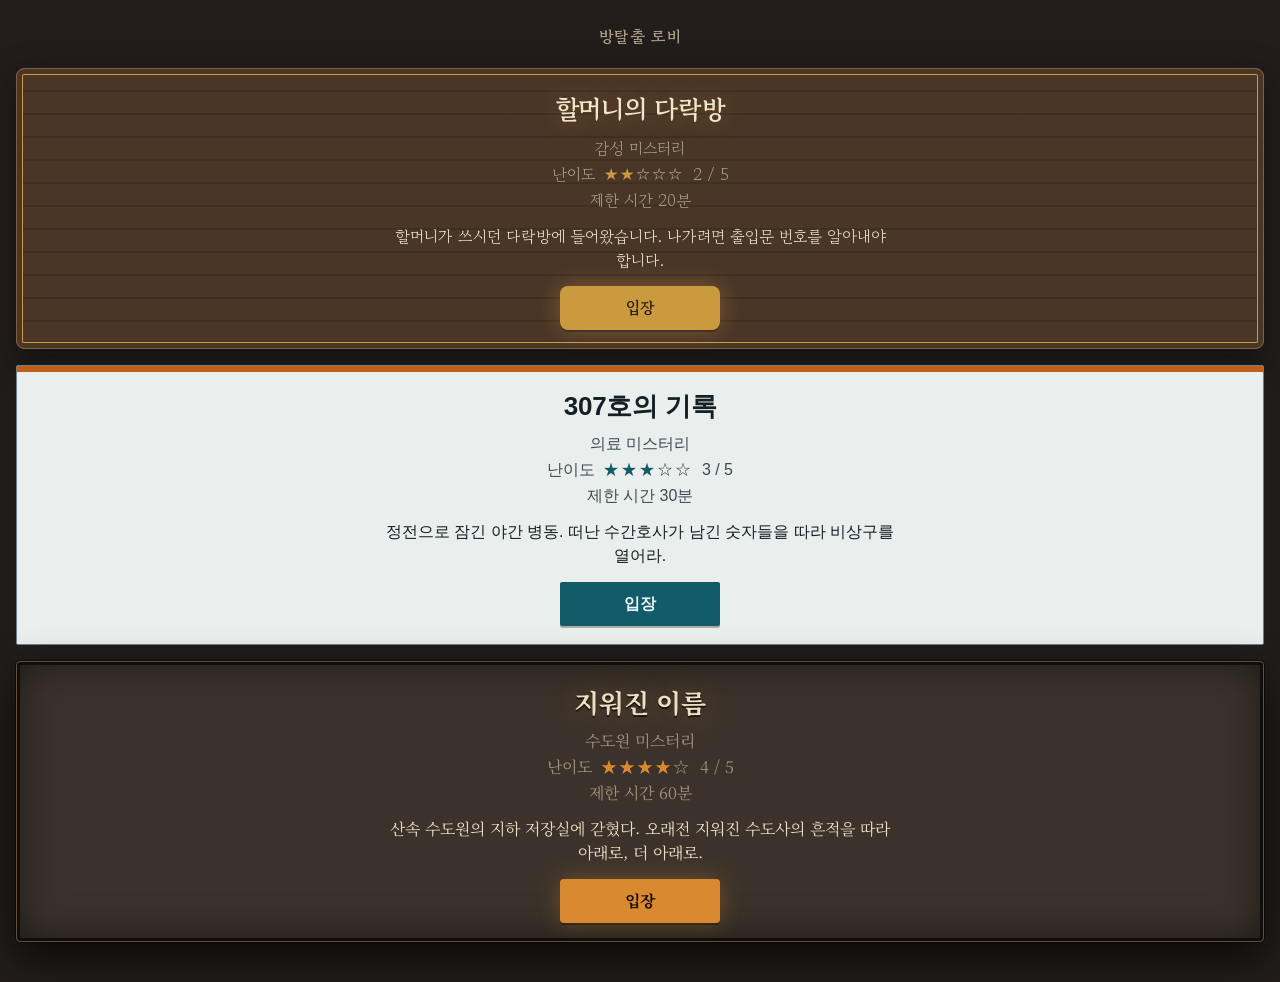
==== commit 8ff760d0: "방 추가: ward, vault; 로비 갱신" ====
--- a/escape/index.html
+++ b/escape/index.html
@@ -755,6 +755,28 @@
   <p class="poster-intro">할머니가 쓰시던 다락방에 들어왔습니다. 나가려면 출입문 번호를 알아내야 합니다.</p>
   <p class="lobby-record" data-key="escape:attic:v2"></p>
   <a class="lobby-enter btn btn-primary" href="./attic/">입장</a>
+</section>
+<section class="lobby-card" data-mood="lab" data-room="ward">
+  <h2 class="poster-title">307호의 기록</h2>
+  <div class="poster-meta">
+    <span class="poster-genre">의료 미스터리</span>
+    <span class="poster-difficulty" aria-label="난이도 3 / 5">난이도 <span class="poster-stars" aria-hidden="true"><span class="star on">★</span><span class="star on">★</span><span class="star on">★</span><span class="star">☆</span><span class="star">☆</span></span> 3 / 5</span>
+    <span class="poster-limit">제한 시간 30분</span>
+  </div>
+  <p class="poster-intro">정전으로 잠긴 야간 병동. 떠난 수간호사가 남긴 숫자들을 따라 비상구를 열어라.</p>
+  <p class="lobby-record" data-key="escape:ward:v2"></p>
+  <a class="lobby-enter btn btn-primary" href="./ward/">입장</a>
+</section>
+<section class="lobby-card" data-mood="cellar" data-room="vault">
+  <h2 class="poster-title">지워진 이름</h2>
+  <div class="poster-meta">
+    <span class="poster-genre">수도원 미스터리</span>
+    <span class="poster-difficulty" aria-label="난이도 4 / 5">난이도 <span class="poster-stars" aria-hidden="true"><span class="star on">★</span><span class="star on">★</span><span class="star on">★</span><span class="star on">★</span><span class="star">☆</span></span> 4 / 5</span>
+    <span class="poster-limit">제한 시간 60분</span>
+  </div>
+  <p class="poster-intro">산속 수도원의 지하 저장실에 갇혔다. 오래전 지워진 수도사의 흔적을 따라 아래로, 더 아래로.</p>
+  <p class="lobby-record" data-key="escape:vault:v2"></p>
+  <a class="lobby-enter btn btn-primary" href="./vault/">입장</a>
 </section>
 </main>
 <script>
